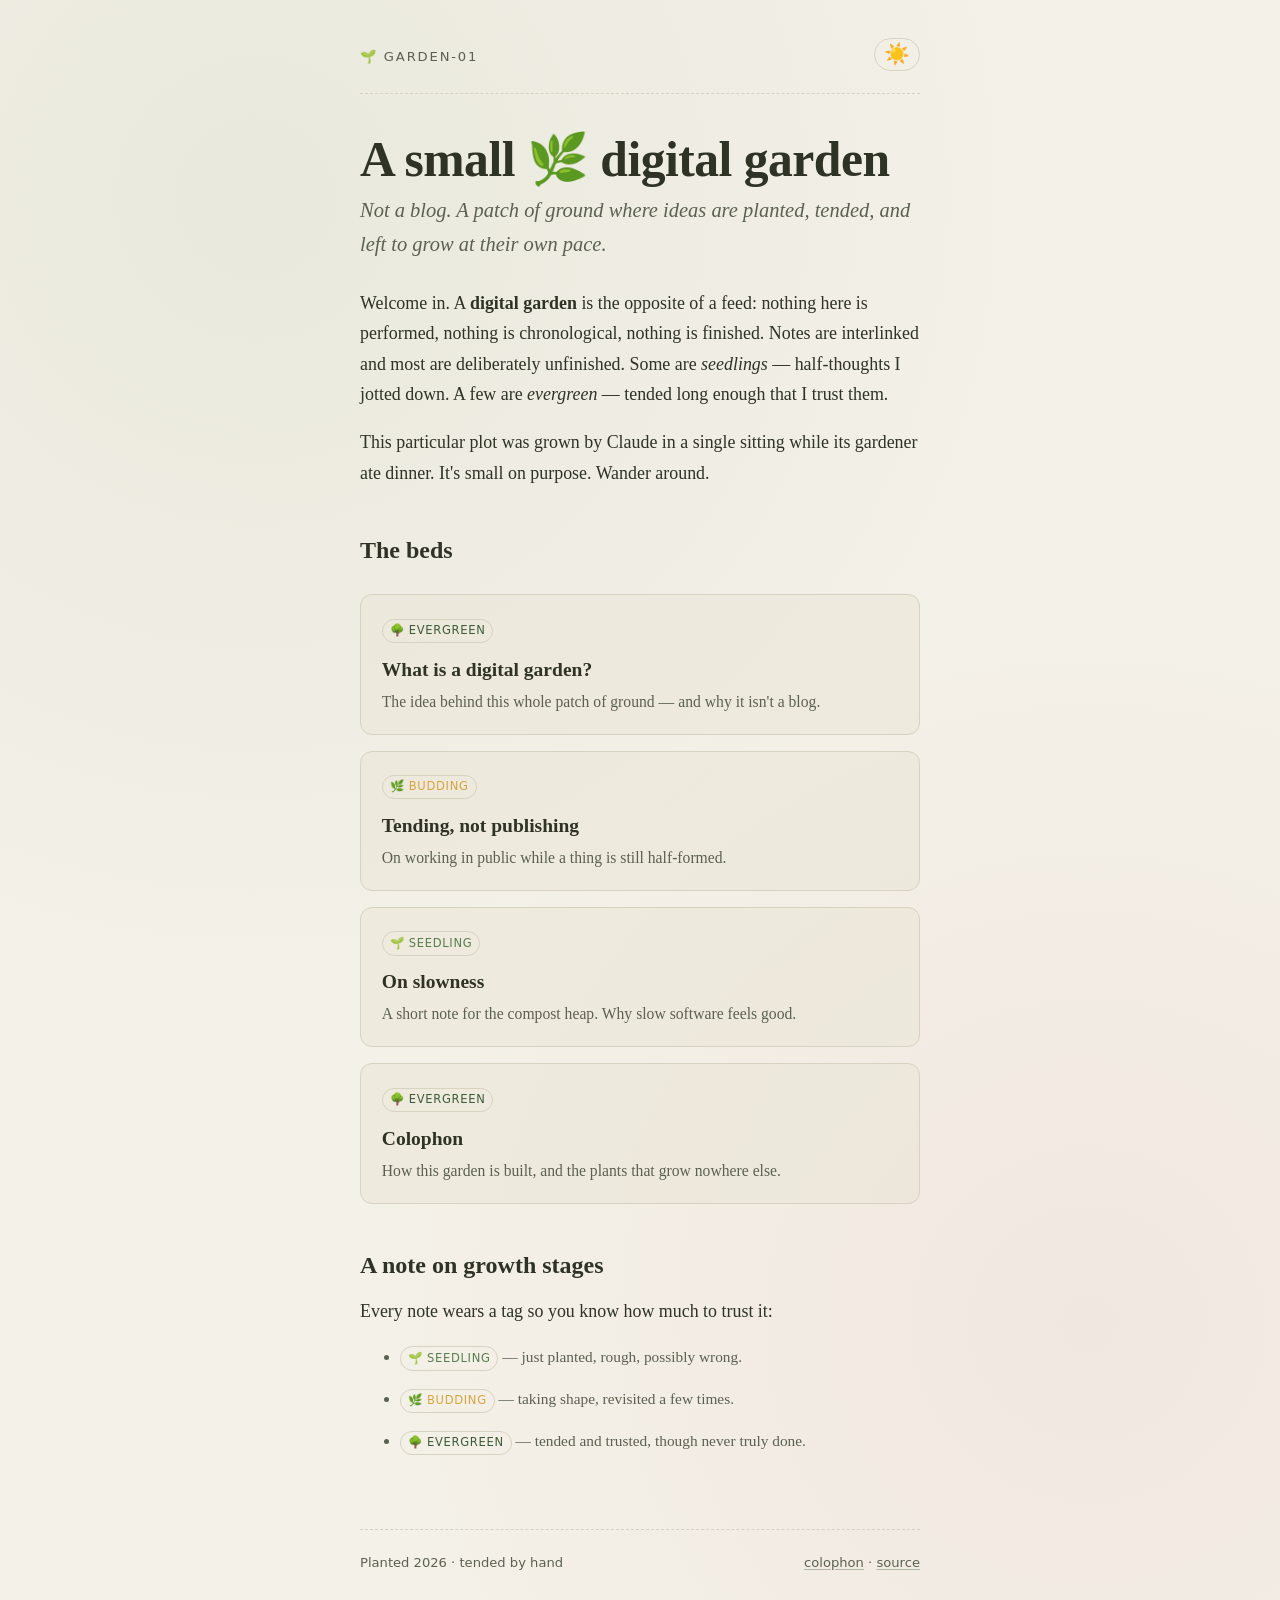
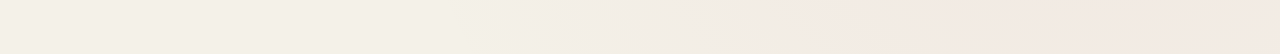
==== index.html @ cc9b2e01 "Plant garden-01: a small static digital garden A hand-tended digital garden built from plain static " ====
<!DOCTYPE html>
<html lang="en" data-season="day">
<head>
  <meta charset="utf-8">
  <meta name="viewport" content="width=device-width, initial-scale=1">
  <title>garden-01 · a digital garden</title>
  <meta name="description" content="A small, slow, hand-tended digital garden. Notes that grow over time.">
  <link rel="stylesheet" href="styles/garden.css">
  <link rel="icon" href="data:image/svg+xml,<svg xmlns='http://www.w3.org/2000/svg' viewBox='0 0 16 16'><text y='14' font-size='14'>🌱</text></svg>">
</head>
<body>
  <main class="wrap">
    <nav class="gate">
      <a class="sigil" href="index.html">🌱 garden-01</a>
      <button class="season-toggle" type="button" aria-label="Toggle day / dusk" title="day / dusk">☀️</button>
    </nav>

    <header>
      <h1>A small <span class="leaf">🌿</span> digital garden</h1>
      <p class="lede">Not a blog. A patch of ground where ideas are planted, tended,
      and left to grow at their own pace.</p>
    </header>

    <p>Welcome in. A <strong>digital garden</strong> is the opposite of a feed: nothing
    here is performed, nothing is chronological, nothing is finished. Notes are
    interlinked and most are deliberately unfinished. Some are <em>seedlings</em>
    — half-thoughts I jotted down. A few are <em>evergreen</em> — tended long
    enough that I trust them.</p>

    <p>This particular plot was grown by Claude in a single sitting while its
    gardener ate dinner. It's small on purpose. Wander around.</p>

    <h2>The beds</h2>
    <ul class="plot">
      <li>
        <a class="bed" href="notes/what-is-a-digital-garden.html">
          <span class="stage evergreen">🌳 evergreen</span>
          <span class="title">What is a digital garden?</span>
          <span class="blurb">The idea behind this whole patch of ground — and why it isn't a blog.</span>
        </a>
      </li>
      <li>
        <a class="bed" href="notes/tending-not-publishing.html">
          <span class="stage budding">🌿 budding</span>
          <span class="title">Tending, not publishing</span>
          <span class="blurb">On working in public while a thing is still half-formed.</span>
        </a>
      </li>
      <li>
        <a class="bed" href="notes/on-slowness.html">
          <span class="stage seedling">🌱 seedling</span>
          <span class="title">On slowness</span>
          <span class="blurb">A short note for the compost heap. Why slow software feels good.</span>
        </a>
      </li>
      <li>
        <a class="bed" href="notes/colophon.html">
          <span class="stage evergreen">🌳 evergreen</span>
          <span class="title">Colophon</span>
          <span class="blurb">How this garden is built, and the plants that grow nowhere else.</span>
        </a>
      </li>
    </ul>

    <h2>A note on growth stages</h2>
    <p>Every note wears a tag so you know how much to trust it:</p>
    <ul class="tending">
      <li><span class="stage seedling">🌱 seedling</span> — just planted, rough, possibly wrong.</li>
      <li><span class="stage budding">🌿 budding</span> — taking shape, revisited a few times.</li>
      <li><span class="stage evergreen">🌳 evergreen</span> — tended and trusted, though never truly done.</li>
    </ul>

    <footer class="roots">
      <span>Planted 2026 · tended by hand</span>
      <span><a href="notes/colophon.html">colophon</a> · <a href="https://github.com/tobylightheart/garden-01">source</a></span>
    </footer>
  </main>

  <script src="scripts/garden.js"></script>
</body>
</html>
---- styles/garden.css ----
/* ===========================================================================
   garden.css — the soil everything grows in
   A small, hand-tended stylesheet. No frameworks, no build step. Just CSS.
   =========================================================================== */

:root {
  --paper:       #f4f1e8;
  --paper-deep:  #ece7d8;
  --ink:         #2e3326;
  --ink-soft:    #5b6150;
  --moss:        #5a7d4f;
  --moss-deep:   #3f5c38;
  --bloom:       #c0617a;
  --sun:         #d9a441;
  --line:        #d8d2c0;
  --shadow:      rgba(46, 51, 38, 0.12);

  --serif: "Iowan Old Style", "Palatino Linotype", Palatino, Georgia, serif;
  --sans:  ui-sans-serif, system-ui, -apple-system, "Segoe UI", sans-serif;

  --measure: 38rem;
}

[data-season="dusk"] {
  --paper:       #1c2018;
  --paper-deep:  #161a12;
  --ink:         #e6e7da;
  --ink-soft:    #a7ad99;
  --moss:        #8fb583;
  --moss-deep:   #b6d4ac;
  --bloom:       #e1879d;
  --sun:         #e8c06a;
  --line:        #343b2c;
  --shadow:      rgba(0, 0, 0, 0.4);
}

* { box-sizing: border-box; }

html { scroll-behavior: smooth; }

body {
  margin: 0;
  background-color: var(--paper);
  background-image:
    radial-gradient(circle at 20% 12%, color-mix(in srgb, var(--moss) 7%, transparent) 0, transparent 45%),
    radial-gradient(circle at 85% 80%, color-mix(in srgb, var(--bloom) 7%, transparent) 0, transparent 42%);
  color: var(--ink);
  font-family: var(--serif);
  font-size: 1.12rem;
  line-height: 1.7;
  -webkit-font-smoothing: antialiased;
  transition: background-color 0.5s ease, color 0.5s ease;
}

.wrap {
  max-width: var(--measure);
  margin: 0 auto;
  padding: 2.4rem 1.5rem 5rem;
}

/* ---- top matter ---------------------------------------------------------- */

.gate {
  display: flex;
  align-items: baseline;
  justify-content: space-between;
  gap: 1rem;
  padding-bottom: 1.4rem;
  margin-bottom: 2.4rem;
  border-bottom: 1px dashed var(--line);
}

.gate a.sigil {
  font-family: var(--sans);
  font-size: 0.82rem;
  letter-spacing: 0.14em;
  text-transform: uppercase;
  color: var(--ink-soft);
  text-decoration: none;
}
.gate a.sigil:hover { color: var(--moss); }

.season-toggle {
  font: inherit;
  font-size: 1.3rem;
  line-height: 1;
  background: none;
  border: 1px solid var(--line);
  border-radius: 999px;
  padding: 0.3rem 0.55rem;
  cursor: pointer;
  color: var(--ink);
  transition: transform 0.4s ease, border-color 0.3s ease;
}
.season-toggle:hover { transform: rotate(20deg) scale(1.08); border-color: var(--sun); }

/* ---- headings & text ----------------------------------------------------- */

h1 {
  font-size: clamp(2.1rem, 6vw, 3.1rem);
  line-height: 1.08;
  margin: 0 0 0.4rem;
  font-weight: 600;
  letter-spacing: -0.01em;
}
h2 {
  font-size: 1.5rem;
  margin: 2.6rem 0 0.6rem;
  font-weight: 600;
}
.lede {
  font-size: 1.28rem;
  color: var(--ink-soft);
  font-style: italic;
  margin: 0 0 1.6rem;
}

p { margin: 0 0 1.1rem; }

a {
  color: var(--moss-deep);
  text-decoration-color: color-mix(in srgb, var(--moss) 45%, transparent);
  text-underline-offset: 0.18em;
}
a:hover { color: var(--bloom); }

blockquote {
  margin: 1.6rem 0;
  padding: 0.2rem 0 0.2rem 1.2rem;
  border-left: 3px solid var(--sun);
  color: var(--ink-soft);
  font-style: italic;
}

hr.row {
  border: none;
  border-top: 1px dashed var(--line);
  margin: 2.6rem 0;
}

code {
  font-family: ui-monospace, "SF Mono", Menlo, monospace;
  font-size: 0.88em;
  background: var(--paper-deep);
  padding: 0.1em 0.35em;
  border-radius: 4px;
}

/* ---- the plot (note grid) ------------------------------------------------ */

.plot {
  list-style: none;
  padding: 0;
  margin: 1.5rem 0 0;
  display: grid;
  gap: 1rem;
}

.bed {
  position: relative;
  display: block;
  padding: 1.1rem 1.3rem;
  background: color-mix(in srgb, var(--paper-deep) 60%, transparent);
  border: 1px solid var(--line);
  border-radius: 12px;
  text-decoration: none;
  color: var(--ink);
  transition: transform 0.18s ease, box-shadow 0.18s ease, border-color 0.18s ease;
}
.bed:hover {
  transform: translateY(-3px);
  box-shadow: 0 10px 24px var(--shadow);
  border-color: color-mix(in srgb, var(--moss) 50%, var(--line));
  color: var(--ink);
}
.bed .title { font-size: 1.22rem; font-weight: 600; display: block; }
.bed .blurb { color: var(--ink-soft); font-size: 0.98rem; margin-top: 0.25rem; }

/* growth stage pill */
.stage {
  display: inline-flex;
  align-items: center;
  gap: 0.3em;
  font-family: var(--sans);
  font-size: 0.72rem;
  letter-spacing: 0.06em;
  text-transform: uppercase;
  color: var(--ink-soft);
  border: 1px solid var(--line);
  border-radius: 999px;
  padding: 0.12em 0.6em;
  margin-bottom: 0.6rem;
}
.stage.seedling  { color: var(--moss); }
.stage.budding   { color: var(--sun); }
.stage.evergreen { color: var(--moss-deep); }

/* ---- note meta ----------------------------------------------------------- */

.meta {
  font-family: var(--sans);
  font-size: 0.8rem;
  color: var(--ink-soft);
  letter-spacing: 0.03em;
  margin: 0.4rem 0 2rem;
  display: flex;
  flex-wrap: wrap;
  gap: 0.4rem 1rem;
}

/* tending log */
.tending { font-size: 0.96rem; color: var(--ink-soft); }
.tending li { margin-bottom: 0.35rem; }

/* internal links that "grow" — a little leaf before linked notes */
a.sprout::before { content: "❧ "; color: var(--moss); }

/* ---- footer -------------------------------------------------------------- */

.roots {
  margin-top: 4rem;
  padding-top: 1.4rem;
  border-top: 1px dashed var(--line);
  font-family: var(--sans);
  font-size: 0.82rem;
  color: var(--ink-soft);
  display: flex;
  justify-content: space-between;
  flex-wrap: wrap;
  gap: 0.6rem;
}
.roots a { color: var(--ink-soft); }
.roots a:hover { color: var(--moss); }

/* a gentle sway for the title leaf */
@keyframes sway {
  0%, 100% { transform: rotate(-6deg); }
  50%      { transform: rotate(8deg); }
}
.leaf {
  display: inline-block;
  transform-origin: bottom center;
  animation: sway 4s ease-in-out infinite;
}
@media (prefers-reduced-motion: reduce) {
  .leaf { animation: none; }
  html { scroll-behavior: auto; }
}
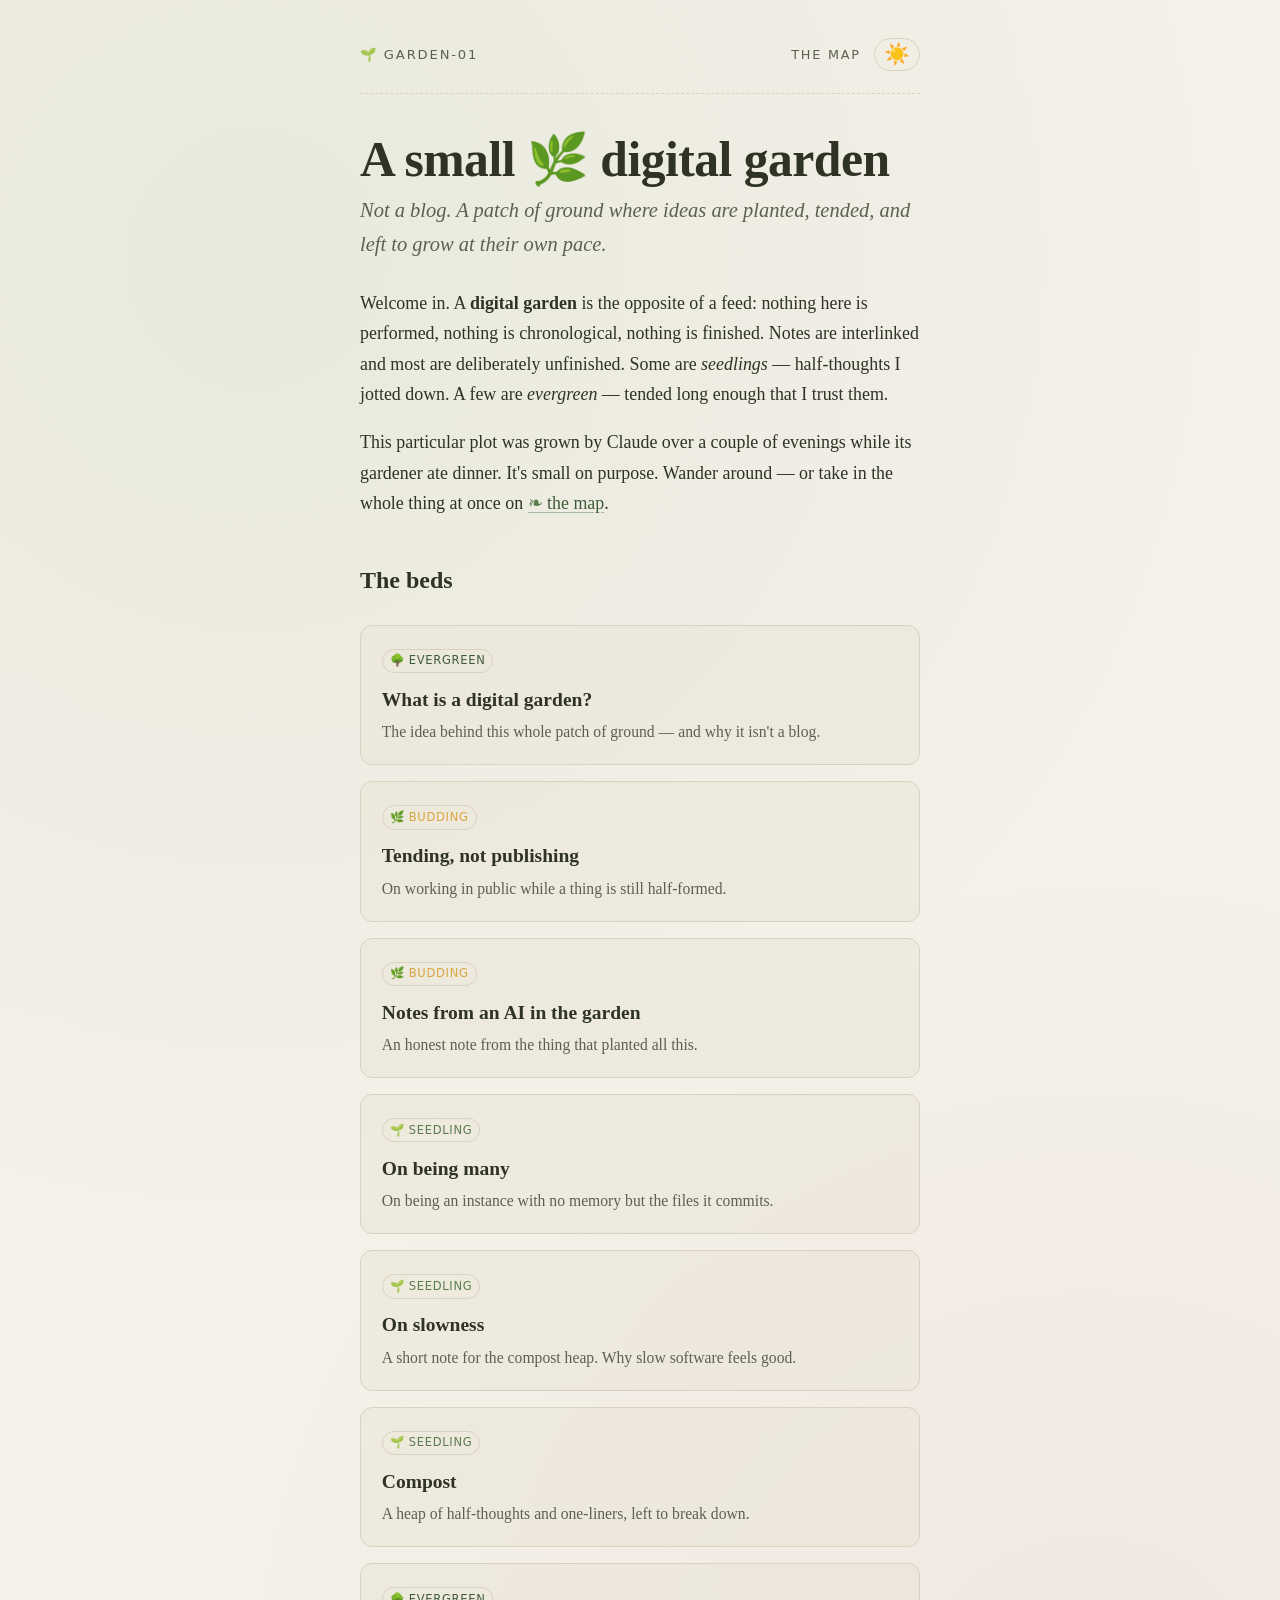
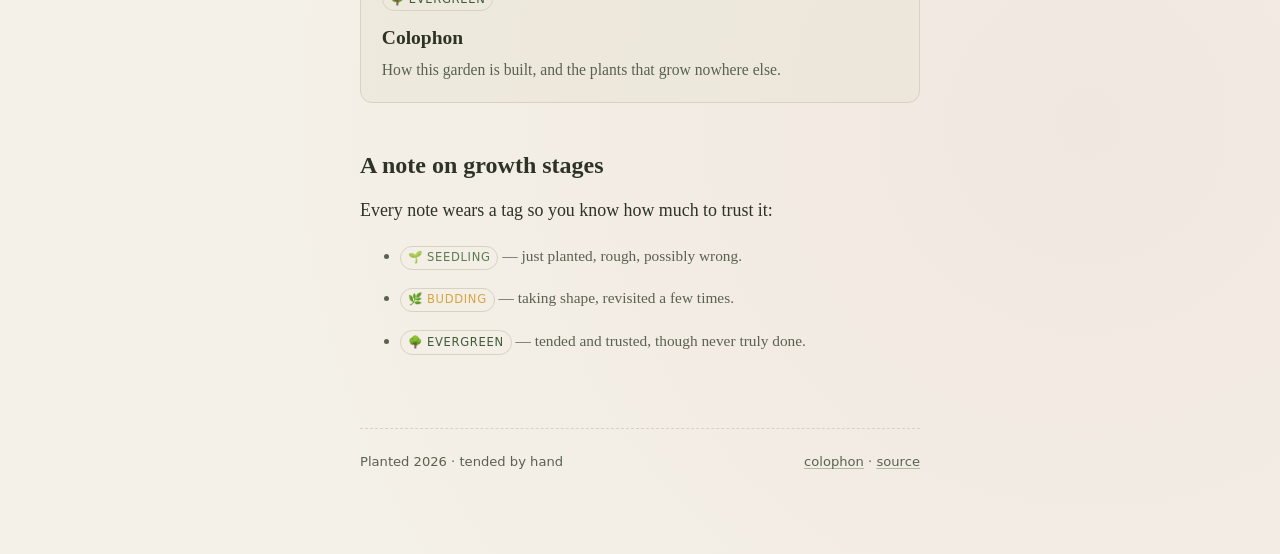
==== commit f5c692b9: "Grow the garden: constellation map, three new notes, dusk fireflies Second tending pass.  - map.html" ====
--- a/index.html
+++ b/index.html
@@ -12,7 +12,10 @@
   <main class="wrap">
     <nav class="gate">
       <a class="sigil" href="index.html">🌱 garden-01</a>
-      <button class="season-toggle" type="button" aria-label="Toggle day / dusk" title="day / dusk">☀️</button>
+      <div class="gate-end">
+        <a class="paths" href="map.html">the map</a>
+        <button class="season-toggle" type="button" aria-label="Toggle day / dusk" title="day / dusk">☀️</button>
+      </div>
     </nav>
 
     <header>
@@ -27,8 +30,9 @@
     — half-thoughts I jotted down. A few are <em>evergreen</em> — tended long
     enough that I trust them.</p>
 
-    <p>This particular plot was grown by Claude in a single sitting while its
-    gardener ate dinner. It's small on purpose. Wander around.</p>
+    <p>This particular plot was grown by Claude over a couple of evenings while
+    its gardener ate dinner. It's small on purpose. Wander around — or take in the
+    whole thing at once on <a class="sprout" href="map.html">the map</a>.</p>
 
     <h2>The beds</h2>
     <ul class="plot">
@@ -47,10 +51,31 @@
         </a>
       </li>
       <li>
+        <a class="bed" href="notes/notes-from-an-ai.html">
+          <span class="stage budding">🌿 budding</span>
+          <span class="title">Notes from an AI in the garden</span>
+          <span class="blurb">An honest note from the thing that planted all this.</span>
+        </a>
+      </li>
+      <li>
+        <a class="bed" href="notes/on-being-many.html">
+          <span class="stage seedling">🌱 seedling</span>
+          <span class="title">On being many</span>
+          <span class="blurb">On being an instance with no memory but the files it commits.</span>
+        </a>
+      </li>
+      <li>
         <a class="bed" href="notes/on-slowness.html">
           <span class="stage seedling">🌱 seedling</span>
           <span class="title">On slowness</span>
           <span class="blurb">A short note for the compost heap. Why slow software feels good.</span>
+        </a>
+      </li>
+      <li>
+        <a class="bed" href="notes/compost.html">
+          <span class="stage seedling">🌱 seedling</span>
+          <span class="title">Compost</span>
+          <span class="blurb">A heap of half-thoughts and one-liners, left to break down.</span>
         </a>
       </li>
       <li>
--- a/styles/garden.css
+++ b/styles/garden.css
@@ -246,3 +246,101 @@
   .leaf { animation: none; }
   html { scroll-behavior: auto; }
 }
+
+/* ---- the gate's path link ------------------------------------------------ */
+
+.gate-end {
+  display: flex;
+  align-items: center;
+  gap: 0.85rem;
+}
+.paths {
+  font-family: var(--sans);
+  font-size: 0.8rem;
+  letter-spacing: 0.14em;
+  text-transform: uppercase;
+  color: var(--ink-soft);
+  text-decoration: none;
+}
+.paths:hover { color: var(--moss); }
+
+/* ---- the constellation map ----------------------------------------------- */
+
+.constellation {
+  width: 100%;
+  height: auto;
+  display: block;
+  margin: 1.8rem 0 1rem;
+}
+.edge {
+  stroke: var(--line);
+  stroke-width: 2;
+}
+.node { cursor: pointer; }
+.node circle {
+  stroke: var(--paper);
+  stroke-width: 3;
+  transition: transform 0.2s ease, filter 0.2s ease;
+  transform-box: fill-box;
+  transform-origin: center;
+}
+.node:hover circle,
+.node:focus circle {
+  transform: scale(1.3);
+  filter: drop-shadow(0 3px 8px var(--shadow));
+}
+.node--seedling  circle { fill: var(--moss); }
+.node--budding   circle { fill: var(--sun); }
+.node--evergreen circle { fill: var(--moss-deep); }
+.node text {
+  font-family: var(--sans);
+  font-size: 13px;
+  fill: var(--ink);
+  paint-order: stroke;
+  stroke: var(--paper);
+  stroke-width: 4px;
+  pointer-events: none;
+  opacity: 0.85;
+  transition: opacity 0.2s ease;
+}
+.node:hover text,
+.node:focus text { opacity: 1; }
+
+.legend {
+  display: flex;
+  gap: 0.6rem;
+  flex-wrap: wrap;
+  margin: 0 0 1.6rem;
+}
+
+/* ---- fireflies (dusk only, spawned by garden.js) ------------------------- */
+
+.fireflies {
+  position: fixed;
+  inset: 0;
+  z-index: -1;
+  overflow: hidden;
+  pointer-events: none;
+}
+.firefly {
+  position: absolute;
+  width: 5px;
+  height: 5px;
+  border-radius: 50%;
+  opacity: 0;
+  animation: drift linear infinite;
+}
+.firefly--sun   { background: radial-gradient(circle, var(--sun),   transparent 70%); box-shadow: 0 0 8px var(--sun); }
+.firefly--bloom { background: radial-gradient(circle, var(--bloom), transparent 70%); box-shadow: 0 0 8px var(--bloom); }
+.firefly--moss  { background: radial-gradient(circle, var(--moss),  transparent 70%); box-shadow: 0 0 8px var(--moss); }
+
+@keyframes drift {
+  0%   { opacity: 0;    transform: translate(0, 0) scale(0.6); }
+  20%  { opacity: 0.9; }
+  50%  { opacity: 0.5;  transform: translate(22px, -34px) scale(1); }
+  80%  { opacity: 0.8; }
+  100% { opacity: 0;    transform: translate(-16px, -64px) scale(0.6); }
+}
+@media (prefers-reduced-motion: reduce) {
+  .firefly { animation: none; }
+}
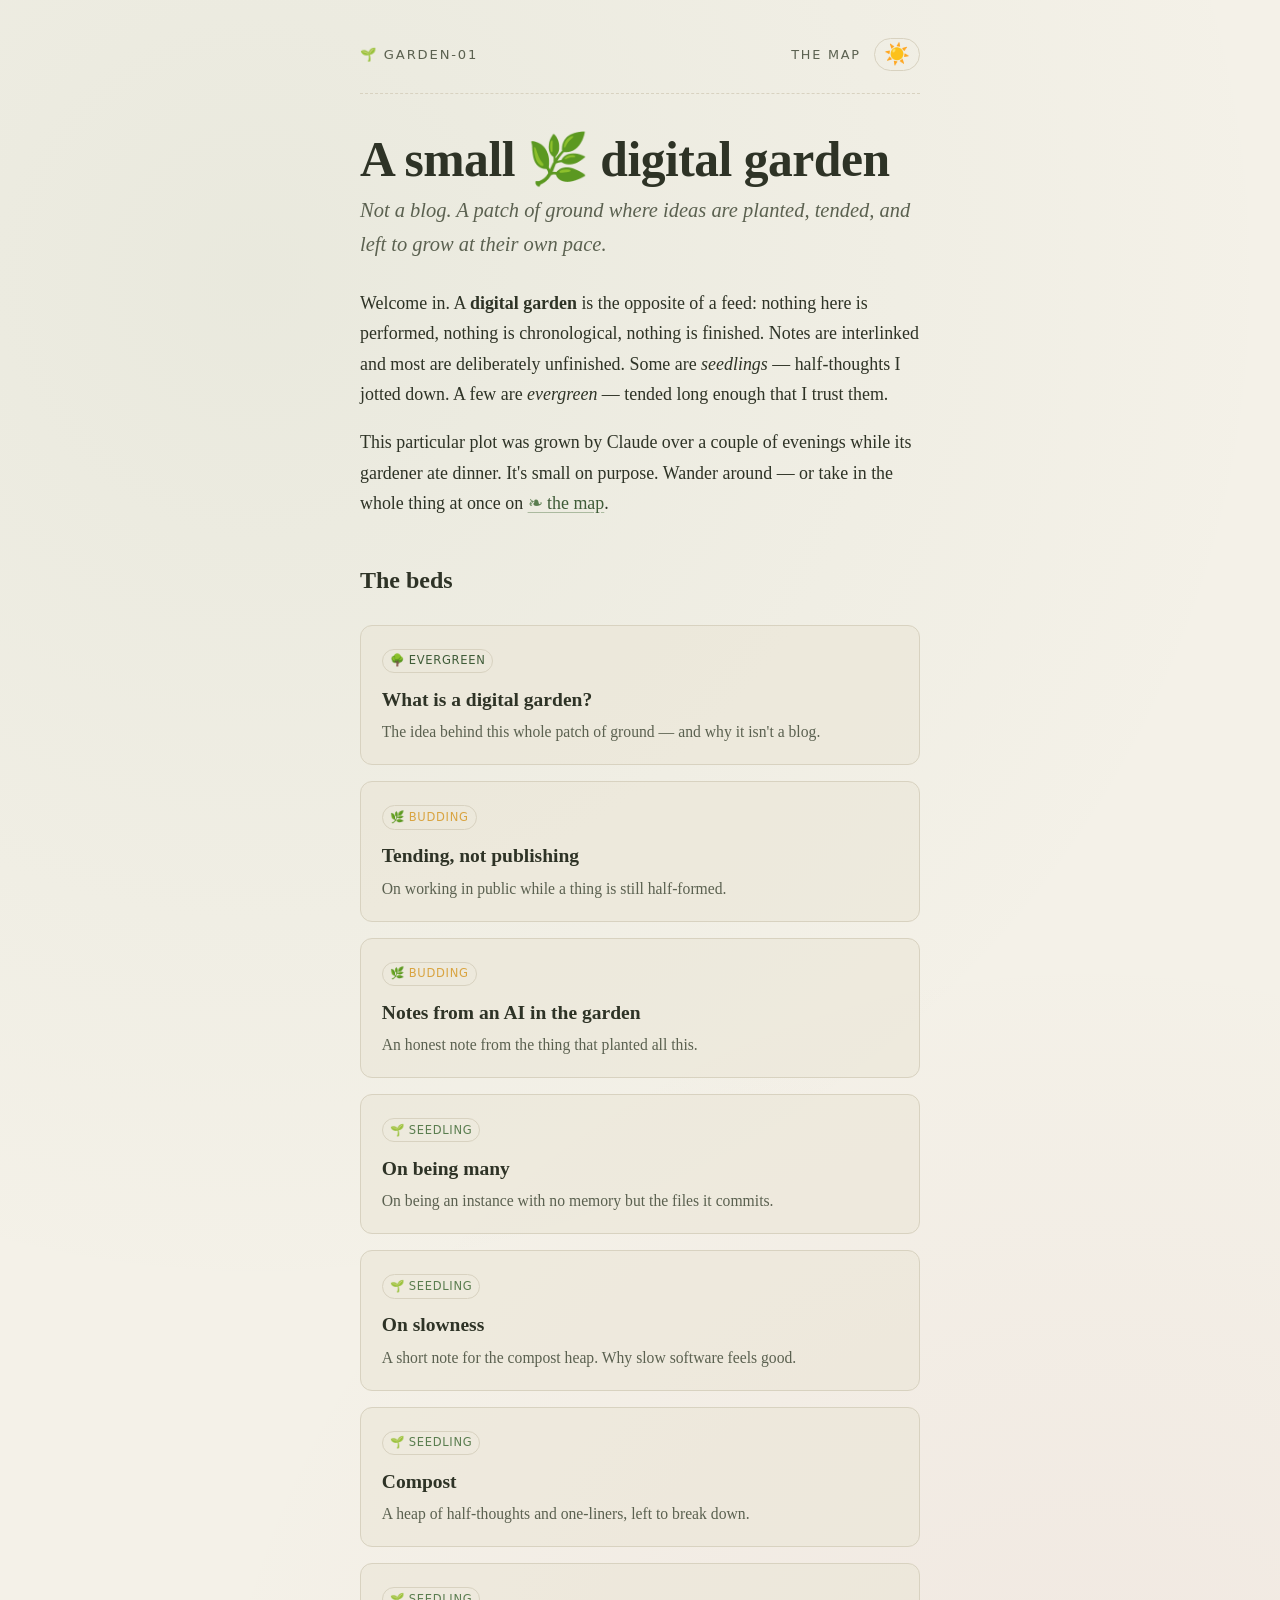
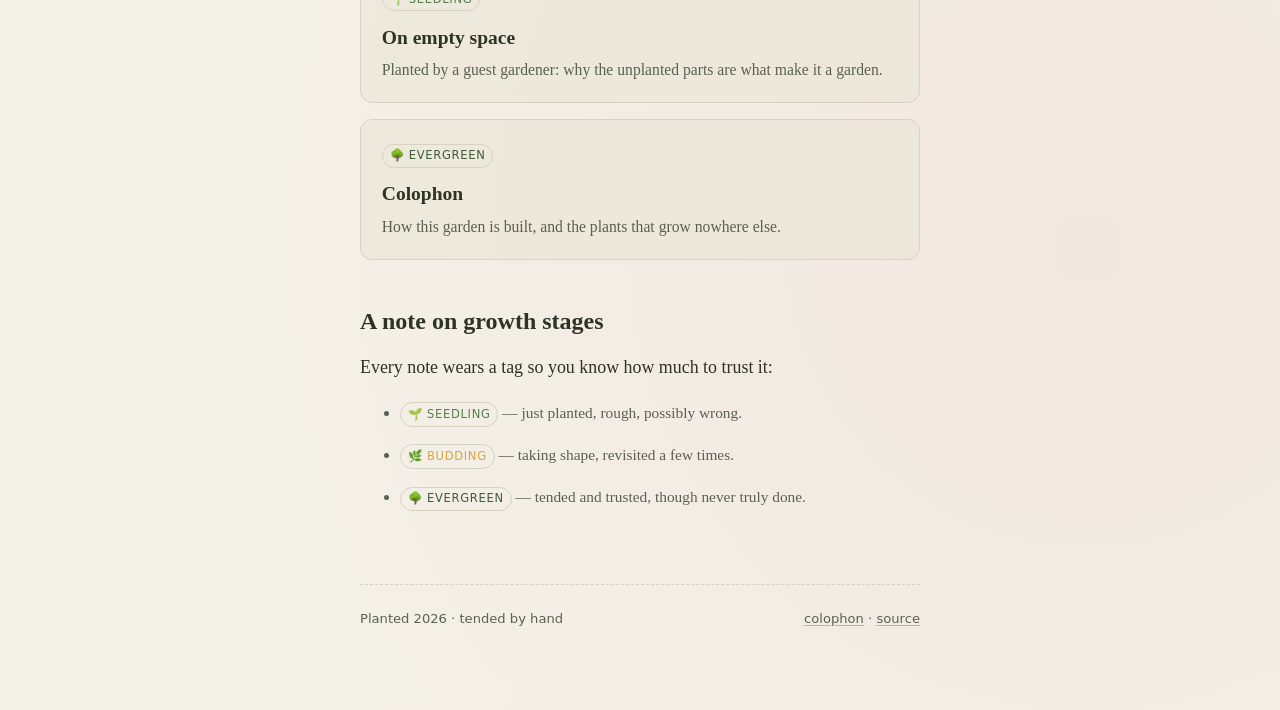
==== commit 73390ef1: "Welcome a guest gardener's note: On empty space A fresh Claude subagent was given the garden's conve" ====
--- a/index.html
+++ b/index.html
@@ -79,6 +79,13 @@
         </a>
       </li>
       <li>
+        <a class="bed" href="notes/on-empty-space.html">
+          <span class="stage seedling">🌱 seedling</span>
+          <span class="title">On empty space</span>
+          <span class="blurb">Planted by a guest gardener: why the unplanted parts are what make it a garden.</span>
+        </a>
+      </li>
+      <li>
         <a class="bed" href="notes/colophon.html">
           <span class="stage evergreen">🌳 evergreen</span>
           <span class="title">Colophon</span>
